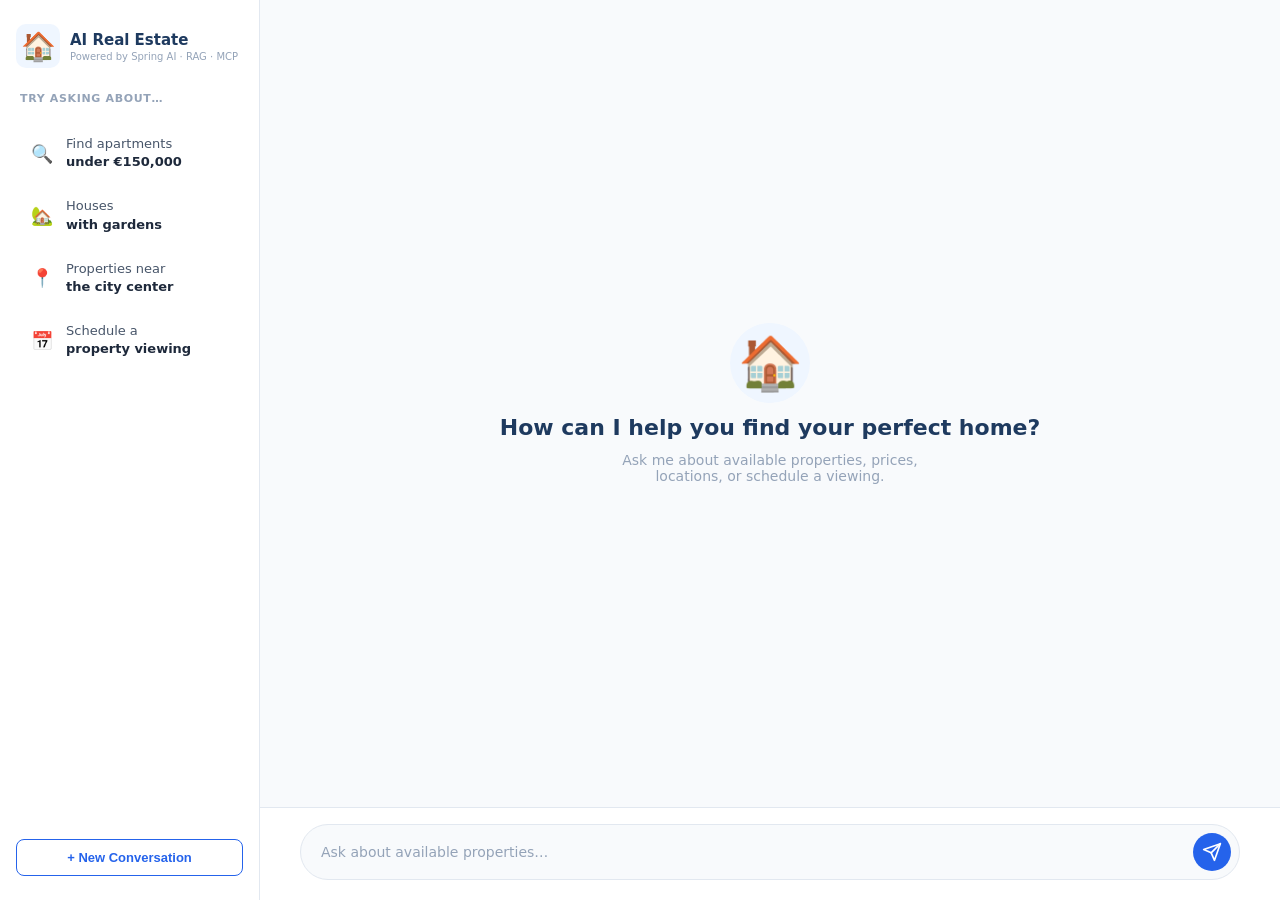
==== real-estate-chat-ui/index.html @ 2729789e "feat(chat): structured property response with card UI - Instruct AI via system prompt to always resp" ====
<!DOCTYPE html>
<html lang="en">
<head>
  <meta charset="UTF-8" />
  <meta name="viewport" content="width=device-width, initial-scale=1.0" />
  <title>AI Real Estate Assistant</title>
  <link rel="stylesheet" href="css/style.css" />
</head>
<body>
  <div class="layout">

    <!-- Sidebar -->
    <aside class="sidebar">
      <div class="sidebar-header">
        <div class="logo">
          <span class="logo-icon">🏠</span>
          <div>
            <div class="logo-title">AI Real Estate</div>
            <div class="logo-sub">Powered by Spring AI · RAG · MCP</div>
          </div>
        </div>
      </div>

      <div class="sidebar-section-label">Try asking about…</div>
      <ul class="suggestions">
        <li class="suggestion-item" data-query="Find apartments under €150,000">
          <span class="suggestion-icon">🔍</span>
          <span>Find apartments<br><strong>under €150,000</strong></span>
        </li>
        <li class="suggestion-item" data-query="Show me houses with gardens">
          <span class="suggestion-icon">🏡</span>
          <span>Houses<br><strong>with gardens</strong></span>
        </li>
        <li class="suggestion-item" data-query="Properties near the city center">
          <span class="suggestion-icon">📍</span>
          <span>Properties near<br><strong>the city center</strong></span>
        </li>
        <li class="suggestion-item" data-query="I'd like to schedule a property viewing">
          <span class="suggestion-icon">📅</span>
          <span>Schedule a<br><strong>property viewing</strong></span>
        </li>
      </ul>

      <div class="sidebar-footer">
        <button class="new-chat-btn" id="newChatBtn">+ New Conversation</button>
      </div>
    </aside>

    <!-- Chat area -->
    <main class="chat-area">
      <div class="chat-messages" id="chatMessages">
        <div class="welcome-state" id="welcomeState">
          <div class="welcome-icon">🏠</div>
          <h2>How can I help you find your perfect home?</h2>
          <p>Ask me about available properties, prices, locations, or schedule a viewing.</p>
        </div>
      </div>

      <div class="chat-input-wrapper">
        <form class="chat-form" id="chatForm">
          <input
            type="text"
            id="messageInput"
            class="chat-input"
            placeholder="Ask about available properties…"
            autocomplete="off"
          />
          <button type="submit" class="send-btn" id="sendBtn">
            <svg width="20" height="20" viewBox="0 0 24 24" fill="none" stroke="currentColor" stroke-width="2" stroke-linecap="round" stroke-linejoin="round">
              <line x1="22" y1="2" x2="11" y2="13"></line>
              <polygon points="22 2 15 22 11 13 2 9 22 2"></polygon>
            </svg>
          </button>
        </form>
      </div>
    </main>

  </div>

  <script src="js/app.js"></script>
</body>
</html>
---- real-estate-chat-ui/css/style.css ----
/* ── Reset & Base ── */
*, *::before, *::after { box-sizing: border-box; margin: 0; padding: 0; }

:root {
  --navy:       #1E3A5F;
  --blue:       #2563EB;
  --blue-light: #EFF6FF;
  --blue-mid:   #DBEAFE;
  --gray-50:    #F8FAFC;
  --gray-100:   #F1F5F9;
  --gray-200:   #E2E8F0;
  --gray-400:   #94A3B8;
  --gray-600:   #475569;
  --gray-800:   #1E293B;
  --white:      #FFFFFF;
  --shadow-sm:  0 1px 3px rgba(0,0,0,.08);
  --shadow-md:  0 4px 16px rgba(0,0,0,.10);
  --radius:     12px;
  --radius-sm:  8px;
  --font:       'Segoe UI', system-ui, -apple-system, sans-serif;
}

body {
  font-family: var(--font);
  background: var(--gray-50);
  color: var(--gray-800);
  height: 100vh;
  overflow: hidden;
}

/* ── Layout ── */
.layout {
  display: flex;
  height: 100vh;
}

/* ── Sidebar ── */
.sidebar {
  width: 260px;
  min-width: 260px;
  background: var(--white);
  border-right: 1px solid var(--gray-200);
  display: flex;
  flex-direction: column;
  padding: 24px 16px;
  gap: 20px;
}

.sidebar-header { padding-bottom: 4px; }

.logo {
  display: flex;
  align-items: center;
  gap: 10px;
}

.logo-icon {
  font-size: 28px;
  background: var(--blue-light);
  border-radius: 10px;
  width: 44px;
  height: 44px;
  display: flex;
  align-items: center;
  justify-content: center;
}

.logo-title {
  font-size: 15px;
  font-weight: 700;
  color: var(--navy);
}

.logo-sub {
  font-size: 10px;
  color: var(--gray-400);
  margin-top: 2px;
}

.sidebar-section-label {
  font-size: 11px;
  font-weight: 600;
  text-transform: uppercase;
  letter-spacing: .06em;
  color: var(--gray-400);
  padding: 0 4px;
}

.suggestions {
  list-style: none;
  display: flex;
  flex-direction: column;
  gap: 6px;
  flex: 1;
}

.suggestion-item {
  display: flex;
  align-items: center;
  gap: 10px;
  padding: 10px 12px;
  border-radius: var(--radius-sm);
  cursor: pointer;
  font-size: 13px;
  color: var(--gray-600);
  transition: background .15s, color .15s;
  line-height: 1.4;
}

.suggestion-item:hover {
  background: var(--blue-light);
  color: var(--blue);
}

.suggestion-item strong { color: var(--gray-800); }
.suggestion-item:hover strong { color: var(--blue); }

.suggestion-icon {
  font-size: 18px;
  width: 28px;
  text-align: center;
  flex-shrink: 0;
}

.new-chat-btn {
  width: 100%;
  padding: 10px;
  border: 1.5px solid var(--blue);
  background: transparent;
  color: var(--blue);
  border-radius: var(--radius-sm);
  font-size: 13px;
  font-weight: 600;
  cursor: pointer;
  transition: background .15s, color .15s;
}

.new-chat-btn:hover {
  background: var(--blue);
  color: var(--white);
}

/* ── Chat Area ── */
.chat-area {
  flex: 1;
  display: flex;
  flex-direction: column;
  min-width: 0;
}

.chat-messages {
  flex: 1;
  overflow-y: auto;
  padding: 32px 40px;
  display: flex;
  flex-direction: column;
  gap: 20px;
  scroll-behavior: smooth;
}

/* Welcome state */
.welcome-state {
  flex: 1;
  display: flex;
  flex-direction: column;
  align-items: center;
  justify-content: center;
  text-align: center;
  gap: 12px;
  color: var(--gray-600);
  padding: 60px 0;
}

.welcome-icon {
  font-size: 52px;
  background: var(--blue-light);
  width: 80px;
  height: 80px;
  border-radius: 50%;
  display: flex;
  align-items: center;
  justify-content: center;
}

.welcome-state h2 {
  font-size: 22px;
  font-weight: 700;
  color: var(--navy);
}

.welcome-state p {
  font-size: 14px;
  color: var(--gray-400);
  max-width: 340px;
}

/* ── Messages ── */
.message {
  display: flex;
  gap: 12px;
  max-width: 720px;
}

.message.user {
  align-self: flex-end;
  flex-direction: row-reverse;
}

.avatar {
  width: 34px;
  height: 34px;
  border-radius: 50%;
  flex-shrink: 0;
  display: flex;
  align-items: center;
  justify-content: center;
  font-size: 16px;
}

.message.user .avatar {
  background: var(--blue);
  color: var(--white);
  font-size: 13px;
  font-weight: 700;
}

.message.bot .avatar {
  background: var(--blue-light);
  border: 1.5px solid var(--blue-mid);
}

.bubble {
  padding: 12px 16px;
  border-radius: var(--radius);
  font-size: 14px;
  line-height: 1.6;
  max-width: 580px;
  white-space: pre-wrap;
  word-break: break-word;
}

.message.user .bubble {
  background: var(--blue);
  color: var(--white);
  border-bottom-right-radius: 4px;
}

.message.bot .bubble {
  background: var(--white);
  color: var(--gray-800);
  border: 1px solid var(--gray-200);
  border-bottom-left-radius: 4px;
  box-shadow: var(--shadow-sm);
}

/* Typing indicator */
.typing-indicator {
  display: flex;
  align-items: center;
  gap: 5px;
  padding: 14px 18px;
}

.typing-indicator span {
  width: 7px;
  height: 7px;
  background: var(--gray-400);
  border-radius: 50%;
  animation: bounce .9s infinite;
}

.typing-indicator span:nth-child(2) { animation-delay: .15s; }
.typing-indicator span:nth-child(3) { animation-delay: .30s; }

@keyframes bounce {
  0%, 60%, 100% { transform: translateY(0); opacity: .5; }
  30%            { transform: translateY(-5px); opacity: 1; }
}

/* Timestamp */
.msg-time {
  font-size: 10px;
  color: var(--gray-400);
  margin-top: 4px;
  padding: 0 4px;
}

.message.user .msg-time { text-align: right; }

/* ── Input area ── */
.chat-input-wrapper {
  border-top: 1px solid var(--gray-200);
  background: var(--white);
  padding: 16px 40px 20px;
}

.chat-form {
  display: flex;
  gap: 10px;
  align-items: center;
  background: var(--gray-50);
  border: 1.5px solid var(--gray-200);
  border-radius: 50px;
  padding: 8px 8px 8px 20px;
  transition: border-color .2s;
}

.chat-form:focus-within {
  border-color: var(--blue);
  background: var(--white);
}

.chat-input {
  flex: 1;
  border: none;
  background: transparent;
  font-size: 14px;
  color: var(--gray-800);
  outline: none;
  font-family: var(--font);
}

.chat-input::placeholder { color: var(--gray-400); }

.send-btn {
  width: 38px;
  height: 38px;
  border-radius: 50%;
  background: var(--blue);
  color: var(--white);
  border: none;
  cursor: pointer;
  display: flex;
  align-items: center;
  justify-content: center;
  flex-shrink: 0;
  transition: background .15s, transform .1s;
}

.send-btn:hover:not(:disabled) { background: #1D4ED8; }
.send-btn:active:not(:disabled) { transform: scale(.94); }

.send-btn:disabled {
  background: var(--gray-200);
  color: var(--gray-400);
  cursor: not-allowed;
}

/* Error bubble */
.bubble.error {
  background: #FEF2F2;
  border-color: #FECACA;
  color: #DC2626;
}

/* Scrollbar */
.chat-messages::-webkit-scrollbar { width: 5px; }
.chat-messages::-webkit-scrollbar-track { background: transparent; }
.chat-messages::-webkit-scrollbar-thumb { background: var(--gray-200); border-radius: 10px; }

/* ── Property cards ── */

.prop-grid {
  display: grid;
  grid-template-columns: repeat(auto-fill, minmax(220px, 1fr));
  gap: 14px;
  margin-top: 10px;
  max-width: 720px;
}

.prop-card {
  background: var(--white);
  border: 1px solid var(--gray-200);
  border-radius: var(--radius);
  overflow: hidden;
  box-shadow: var(--shadow-sm);
  transition: box-shadow .2s, transform .2s;
}

.prop-card:hover {
  box-shadow: var(--shadow-md);
  transform: translateY(-2px);
}

.prop-img-wrap {
  position: relative;
  width: 100%;
  height: 148px;
  background: var(--gray-100);
  overflow: hidden;
}

.prop-img {
  width: 100%;
  height: 100%;
  object-fit: cover;
  display: block;
}

.prop-badges {
  position: absolute;
  top: 8px;
  left: 8px;
  display: flex;
  gap: 4px;
  flex-wrap: wrap;
}

.prop-badge {
  font-size: 10px;
  font-weight: 600;
  padding: 2px 7px;
  border-radius: 20px;
  text-transform: uppercase;
  letter-spacing: .04em;
}

.prop-badge--available  { background: #DCFCE7; color: #16A34A; }
.prop-badge--reserved   { background: #FEF9C3; color: #CA8A04; }
.prop-badge--sold,
.prop-badge--rented     { background: #FEE2E2; color: #DC2626; }
.prop-badge--type       { background: var(--blue-light); color: var(--blue); }

.prop-body {
  padding: 12px 14px 14px;
  display: flex;
  flex-direction: column;
  gap: 4px;
}

.prop-price {
  font-size: 17px;
  font-weight: 700;
  color: var(--blue);
}

.prop-title {
  font-size: 13px;
  font-weight: 600;
  color: var(--gray-800);
  line-height: 1.3;
}

.prop-location {
  font-size: 11px;
  color: var(--gray-400);
}

.prop-stats {
  display: flex;
  gap: 8px;
  flex-wrap: wrap;
  margin-top: 4px;
}

.prop-stat {
  font-size: 11px;
  color: var(--gray-600);
  background: var(--gray-100);
  padding: 2px 7px;
  border-radius: 20px;
}

.prop-ref {
  font-size: 10px;
  color: var(--gray-400);
  margin-top: 2px;
}

/* ── Responsive ── */
@media (max-width: 640px) {
  .sidebar { display: none; }
  .chat-messages { padding: 20px 16px; }
  .chat-input-wrapper { padding: 12px 16px 16px; }
}
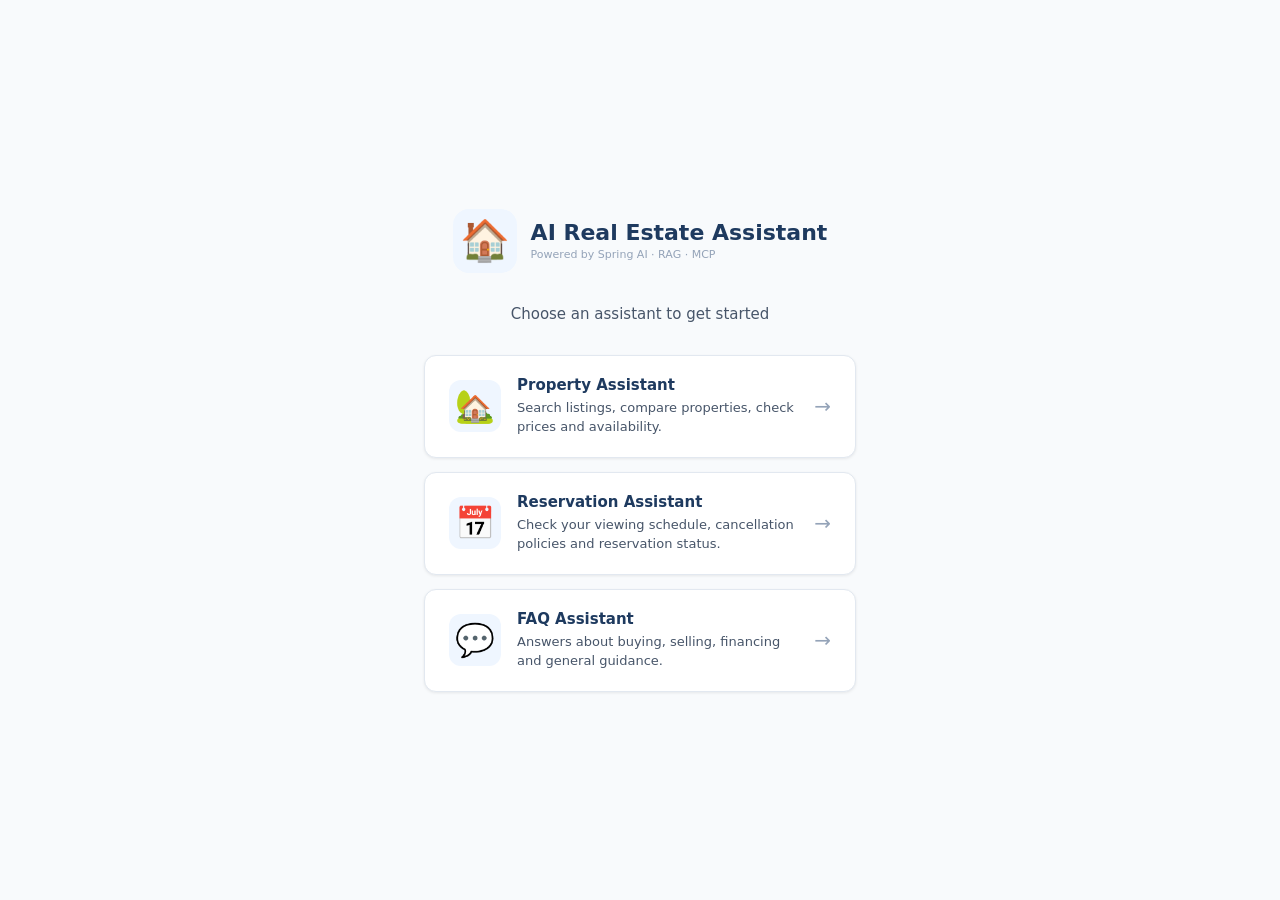
==== commit 6b9454f9: "feat: expand property search filters with full param set and static factory mapping; split chat UI i" ====
--- a/real-estate-chat-ui/index.html
+++ b/real-estate-chat-ui/index.html
@@ -5,78 +5,54 @@
   <meta name="viewport" content="width=device-width, initial-scale=1.0" />
   <title>AI Real Estate Assistant</title>
   <link rel="stylesheet" href="css/style.css" />
+  <link rel="stylesheet" href="css/landing.css" />
 </head>
-<body>
-  <div class="layout">
+<body class="landing-body">
 
-    <!-- Sidebar -->
-    <aside class="sidebar">
-      <div class="sidebar-header">
-        <div class="logo">
-          <span class="logo-icon">🏠</span>
-          <div>
-            <div class="logo-title">AI Real Estate</div>
-            <div class="logo-sub">Powered by Spring AI · RAG · MCP</div>
-          </div>
+  <div class="landing-wrapper">
+
+    <div class="landing-logo">
+      <span class="logo-icon-lg">🏠</span>
+      <div>
+        <div class="landing-title">AI Real Estate Assistant</div>
+        <div class="landing-sub">Powered by Spring AI · RAG · MCP</div>
+      </div>
+    </div>
+
+    <p class="landing-lead">Choose an assistant to get started</p>
+
+    <div class="agent-cards">
+
+      <a href="property.html" class="agent-card">
+        <div class="agent-card-icon">🏡</div>
+        <div class="agent-card-body">
+          <div class="agent-card-title">Property Assistant</div>
+          <div class="agent-card-desc">Search listings, compare properties, check prices and availability.</div>
         </div>
-      </div>
+        <div class="agent-card-arrow">→</div>
+      </a>
 
-      <div class="sidebar-section-label">Try asking about…</div>
-      <ul class="suggestions">
-        <li class="suggestion-item" data-query="Find apartments under €150,000">
-          <span class="suggestion-icon">🔍</span>
-          <span>Find apartments<br><strong>under €150,000</strong></span>
-        </li>
-        <li class="suggestion-item" data-query="Show me houses with gardens">
-          <span class="suggestion-icon">🏡</span>
-          <span>Houses<br><strong>with gardens</strong></span>
-        </li>
-        <li class="suggestion-item" data-query="Properties near the city center">
-          <span class="suggestion-icon">📍</span>
-          <span>Properties near<br><strong>the city center</strong></span>
-        </li>
-        <li class="suggestion-item" data-query="I'd like to schedule a property viewing">
-          <span class="suggestion-icon">📅</span>
-          <span>Schedule a<br><strong>property viewing</strong></span>
-        </li>
-      </ul>
+      <a href="reservation.html" class="agent-card">
+        <div class="agent-card-icon">📅</div>
+        <div class="agent-card-body">
+          <div class="agent-card-title">Reservation Assistant</div>
+          <div class="agent-card-desc">Check your viewing schedule, cancellation policies and reservation status.</div>
+        </div>
+        <div class="agent-card-arrow">→</div>
+      </a>
 
-      <div class="sidebar-footer">
-        <button class="new-chat-btn" id="newChatBtn">+ New Conversation</button>
-      </div>
-    </aside>
+      <a href="faq.html" class="agent-card">
+        <div class="agent-card-icon">💬</div>
+        <div class="agent-card-body">
+          <div class="agent-card-title">FAQ Assistant</div>
+          <div class="agent-card-desc">Answers about buying, selling, financing and general guidance.</div>
+        </div>
+        <div class="agent-card-arrow">→</div>
+      </a>
 
-    <!-- Chat area -->
-    <main class="chat-area">
-      <div class="chat-messages" id="chatMessages">
-        <div class="welcome-state" id="welcomeState">
-          <div class="welcome-icon">🏠</div>
-          <h2>How can I help you find your perfect home?</h2>
-          <p>Ask me about available properties, prices, locations, or schedule a viewing.</p>
-        </div>
-      </div>
-
-      <div class="chat-input-wrapper">
-        <form class="chat-form" id="chatForm">
-          <input
-            type="text"
-            id="messageInput"
-            class="chat-input"
-            placeholder="Ask about available properties…"
-            autocomplete="off"
-          />
-          <button type="submit" class="send-btn" id="sendBtn">
-            <svg width="20" height="20" viewBox="0 0 24 24" fill="none" stroke="currentColor" stroke-width="2" stroke-linecap="round" stroke-linejoin="round">
-              <line x1="22" y1="2" x2="11" y2="13"></line>
-              <polygon points="22 2 15 22 11 13 2 9 22 2"></polygon>
-            </svg>
-          </button>
-        </form>
-      </div>
-    </main>
+    </div>
 
   </div>
 
-  <script src="js/app.js"></script>
 </body>
 </html>
--- a/real-estate-chat-ui/css/landing.css
+++ b/real-estate-chat-ui/css/landing.css
@@ -0,0 +1,136 @@
+/* ── Landing page ── */
+
+.landing-body {
+  display: flex;
+  align-items: center;
+  justify-content: center;
+  min-height: 100vh;
+  background: var(--gray-50);
+}
+
+.landing-wrapper {
+  display: flex;
+  flex-direction: column;
+  align-items: center;
+  gap: 32px;
+  padding: 48px 24px;
+  max-width: 480px;
+  width: 100%;
+}
+
+.landing-logo {
+  display: flex;
+  align-items: center;
+  gap: 14px;
+}
+
+.logo-icon-lg {
+  font-size: 40px;
+  background: var(--blue-light);
+  border-radius: 16px;
+  width: 64px;
+  height: 64px;
+  display: flex;
+  align-items: center;
+  justify-content: center;
+}
+
+.landing-title {
+  font-size: 22px;
+  font-weight: 700;
+  color: var(--navy);
+}
+
+.landing-sub {
+  font-size: 11px;
+  color: var(--gray-400);
+  margin-top: 3px;
+}
+
+.landing-lead {
+  font-size: 15px;
+  color: var(--gray-600);
+  text-align: center;
+}
+
+.agent-cards {
+  display: flex;
+  flex-direction: column;
+  gap: 14px;
+  width: 100%;
+}
+
+.agent-card {
+  display: flex;
+  align-items: center;
+  gap: 16px;
+  padding: 20px 24px;
+  background: var(--white);
+  border: 1.5px solid var(--gray-200);
+  border-radius: var(--radius);
+  text-decoration: none;
+  color: inherit;
+  box-shadow: var(--shadow-sm);
+  transition: border-color .15s, box-shadow .15s, transform .15s;
+}
+
+.agent-card:hover {
+  border-color: var(--blue);
+  box-shadow: var(--shadow-md);
+  transform: translateY(-2px);
+}
+
+.agent-card-icon {
+  font-size: 32px;
+  width: 52px;
+  height: 52px;
+  background: var(--blue-light);
+  border-radius: 12px;
+  display: flex;
+  align-items: center;
+  justify-content: center;
+  flex-shrink: 0;
+}
+
+.agent-card-body {
+  flex: 1;
+}
+
+.agent-card-title {
+  font-size: 15px;
+  font-weight: 700;
+  color: var(--navy);
+  margin-bottom: 4px;
+}
+
+.agent-card-desc {
+  font-size: 13px;
+  color: var(--gray-600);
+  line-height: 1.5;
+}
+
+.agent-card-arrow {
+  font-size: 20px;
+  color: var(--gray-400);
+  transition: color .15s, transform .15s;
+}
+
+.agent-card:hover .agent-card-arrow {
+  color: var(--blue);
+  transform: translateX(4px);
+}
+
+/* ── Back link in sidebar ── */
+.back-link {
+  display: block;
+  margin-top: 10px;
+  font-size: 12px;
+  color: var(--gray-400);
+  text-decoration: none;
+  text-align: center;
+  transition: color .15s;
+}
+
+.back-link:hover {
+  color: var(--blue);
+}
